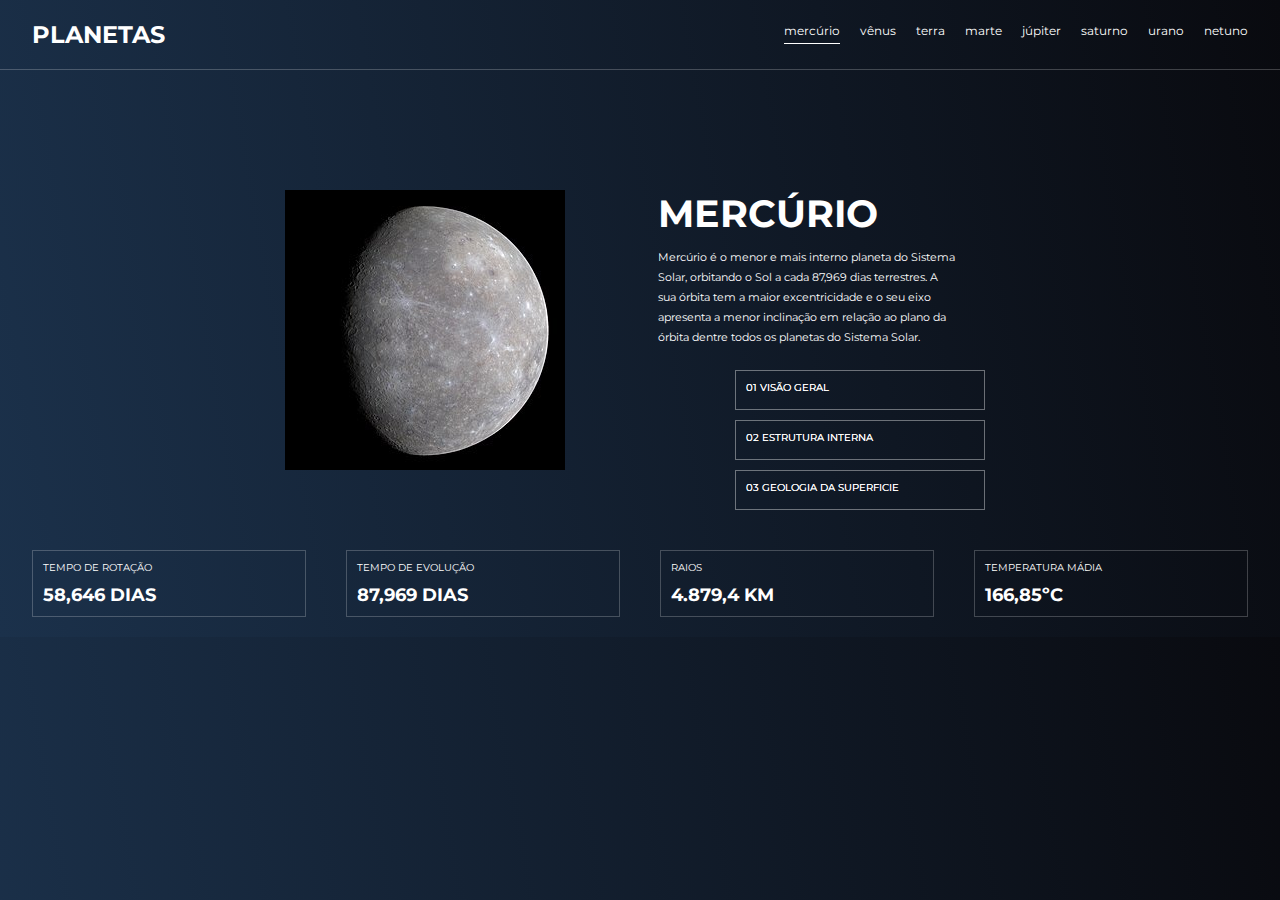
==== index.html @ 48675758 "Add files via upload" ====
<!DOCTYPE html>
<html lang="pt-br">

<head>
    <meta charset="UTF-8">
    <meta http-equiv="X-UA-Compatible" content="IE=edge">
    <meta name="viewport" content="width=device-width, initial-scale=1.0">
    <title>Mercúrio</title>
    <link rel="stylesheet" href="css/style.css">
    <link rel="stylesheet" href="css/menu.css">
</head>

<body>
    <header>
        <nav class="center">
            <div class="nav-cont">
                <div class="nav-logo">
                    <h2>planetas</h2>
                </div>
                <div class="nav-links">
                    <ul>
                        <li id="underline"><a href="#">mercúrio</a></li>
                        <li><a href="venus.html">vênus</a></li>
                        <li><a href="terra.html">terra</a></li>
                        <li><a href="marte.html">marte</a></li>
                        <li><a href="jupiter.html">júpiter</a></li>
                        <li><a href="saturno.html">saturno</a></li>
                        <li><a href="urano.html">urano</a></li>
                        <li><a href="netuno.html">netuno</a></li>
                    </ul>
                </div>
                <div class="mobile-cont">
                    <div class="hamburger">
                        <div class="line" id="line1"></div>
                        <div class="line" id="line2"></div>
                        <div class="line" id="line3"></div>
                    </div>
                    <aside class="sidebar">
                        <ul class="menu">
                            <li id="underline"><a href="#">mercúrio</a></li>
                            <li><a href="venus.html">vênus</a></li>
                            <li><a href="terra.html">terra</a></li>
                            <li><a href="marte.html">marte</a></li>
                            <li><a href="jupiter.html">júpiter</a></li>
                            <li><a href="saturno.html">saturno</a></li>
                            <li><a href="urano.html">urano</a></li>
                            <li><a href="netuno.html">netuno</a></li>
                        </ul>
                    </aside>
                </div>
            </div>
        </nav>
    </header>
    <section class="main">
        <div class="center slide-cont">
            <div class="slide-btn-m">
                <div class="navigation-auto-m">
                    <div class="auto-btn1-m">geral</div>
                    <div class="auto-btn2-m">estrutura</div>
                    <div class="auto-btn3-m">geologia </div>
                </div>
                <div class="manual-navigation-m">
                    <label for="radio1-m" class="manual-btn-m">geral</label>
                    <label for="radio2-m" class="manual-btn-m">estrutura</label>
                    <label for="radio3-m" class="manual-btn-m">geologia</label>
                </div>
            </div>
            <div class="slider">
                <div class="slides">

                    <input type="radio" name="radio-btn" id="radio1">
                    <input type="radio" name="radio-btn" id="radio2">
                    <input type="radio" name="radio-btn" id="radio3">
                    <input type="radio" name="radio-btn" id="radio1-m">
                    <input type="radio" name="radio-btn" id="radio2-m">
                    <input type="radio" name="radio-btn" id="radio3-m">

                    <div class="slider-card first">
                        <div class="card-img">
                            <img src="img/Mercury_.jpg" alt="">
                        </div>
                        <div class="card-text">
                            <h2>mercúrio</h2>
                            <p>Mercúrio é o menor e mais interno planeta do Sistema Solar, orbitando o
                                Sol a
                                cada 87,969 dias terrestres. A sua órbita tem a maior excentricidade e o seu eixo
                                apresenta
                                a menor inclinação em relação ao plano da órbita dentre todos os planetas do Sistema
                                Solar.</p>
                        </div>
                    </div>
                    <div class="slider-card">
                        <div class="card-img">
                            <img src="img/interna-mercurio.jpg" alt="">
                        </div>
                        <div class="card-text">
                            <h2>mercúrio</h2>
                            <p>Estrutura interna de Mercúrio. Devido à sua elevada densidade, acredita-se que o planeta
                                possui um enorme núcleo de ferro que pode ir até 75% do raio. Em resultado, a espessura
                                do manto de silicatos não deve ultrapassar os 600 km.</p>
                        </div>
                    </div>
                    <div class="slider-card">
                        <div class="card-img">
                            <img src="img/mercurio-geo.png" alt="">
                        </div>
                        <div class="card-text">
                            <h2>mercúrio</h2>
                            <p>A superfície do planeta é bem similar à aparência da Lua (satélite natural da Terra), com
                                extensos mares planos e grandes crateras, indicando que a atividade geológica está
                                inativa há bilhões de anos, tem quase o mesmo tamanho da Lua, só é um pouco maior que
                                ela.</p>
                        </div>
                    </div>
                </div>
            </div>

            <div class="slide-btn">
                <div class="navigation-auto">
                    <div class="auto-btn1">01 visão geral</div>
                    <div class="auto-btn2">02 estrutura interna</div>
                    <div class="auto-btn3">03 geologia da superficie</div>
                </div>
                <div class="manual-navigation">
                    <label for="radio1" class="manual-btn">01 visão geral</label>
                    <label for="radio2" class="manual-btn">02 estrutura interna</label>
                    <label for="radio3" class="manual-btn">03 geologia da superficie</label>
                </div>
            </div>

            <div class="informations">
                <div class="info-card">
                    <p>tempo de rotação</p>
                    <h2>58,646 dias</h2>
                </div>
                <div class="info-card">
                    <p>tempo de evolução</p>
                    <h2>87,969 dias</h2>
                </div>
                <div class="info-card">
                    <p>raios</p>
                    <h2>4.879,4 km</h2>
                </div>
                <div class="info-card">
                    <p>temperatura mádia</p>
                    <h2>166,85ºC</h2>
                </div>
            </div>
        </div>
    </section>

    <script src="js/script.js"></script>
</body>

</html>
---- css/style.css ----
@import url('https://fonts.googleapis.com/css2?family=Montserrat:wght@200&display=swap');
@import url('https://fonts.googleapis.com/css2?family=Open+Sans:wght@300&display=swap');
@import url('https://fonts.googleapis.com/css2?family=Poppins:wght@500&display=swap');

:root {
    --color-1: #fff;
    --color-2: #000;
    --color-3: rgba(255, 255, 255, 0.219);
    --color-4: rgb(125, 11, 255);
}

* {
    padding: 0;
    margin: 0;
    box-sizing: border-box;
    font-family: 'Montserrat';
}

body {
    background-image: linear-gradient( 80deg, #1b314b, #090a0f);
}

/* classe auxiliar*/

.center {
    max-width: 95%;
    margin: 0 auto;
}

/*------------------------------------*/

/*barra de navegação*/
header {
    border-bottom-width: thin;
    border-bottom-style: solid;
    border-bottom-color: var(--color-3);
}

.nav-cont {
    display: flex;
    justify-content: space-between;
    padding: 20px 0;
}

.nav-logo h2 {
    color: var(--color-1);
    text-transform: uppercase;
}

.nav-links ul {
    display: flex;
    list-style: none;

}

.nav-links ul li:not(:last-child) {
    margin-right: 20px;
}

.nav-links ul li a {
    display: inline-block;
    padding-bottom: 5px;
    text-decoration: none;
    color: var(--color-1);
    font-size: 12px;
}

.nav-links ul li:hover {
    border-bottom: 1px solid var(--color-1);
}

#underline {
    border-bottom: 1px solid var(--color-1);
}

.mobile-cont {
    display: none;
}

/*-------------------------------------*/

/*sections*/

section.main {
    padding: 120px 0 0px 0;
}

.slide-cont {
    display: flex;
    flex-direction: column;
    align-items: center;
}

.slider-card {
    width: 25%;
    display: flex;
    position: relative;
    gap: 0px;
}

.card-img {
    width: 50%;
}

.card-img img {
    max-width: 100%;
}

.card-text {
    width: 50%;
}

.card-text h2 {
    text-transform: uppercase;
    color: var(--color-1);
    font-size: 38px;
    margin-bottom: 10px;
}

.card-text p {
    max-width: 300px;
    color: var(--color-1);
    font-size: 11px;
    line-height: 20px;
}

.informations {
    width: 100%;
    display: flex;
    padding: 40px 0 20px 0;
    gap: 40px;
}

.info-card {
    width: calc(100% / 4);
    border-width: thin;
    border-style: solid;
    border-color: var(--color-3);
    padding: 10px;
}

.info-card h2 {
    text-transform: uppercase;
    color: var(--color-1);
    font-size: 18px;
}

.info-card p {
    color: var(--color-1);
    text-transform: uppercase;
    font-size: 10px;
    margin-bottom: 10px;
}

.slide-btn-m {
    display: none;
}

/*slide*/

.slider {
    width: 750px;
    height: 450px;
    overflow: hidden;
    position: relative;
}

.slides {
    width: 400%;
    height: 450px;
    display: flex;
    padding-left: 20px;
}

.slides input {
    display: none;
}

.slide-btn {
    width: 60%;
    position: relative;
    display: flex;
    flex-direction: column;
    align-items: flex-end;
    margin-top: -270px;
}

.manual-navigation {
    display: flex;
    flex-direction: column;
    position: absolute;
}

.manual-btn {
    width: 250px;
    height: 40px;
    border-width: thin;
    border-style: solid;
    border-color: var(--color-3);
    color: var(--color-1);
    padding: 10px;
    text-transform: uppercase;
    font-size: 10px;
    cursor: pointer;
    transition: 1s;
    margin-right: 20px;
}

.manual-btn:not(:last-child) {
    margin-bottom: 10px;
}

.manual-btn:hover {
    background-color: var(--color-4);
}

.manual-btn:hover {
    background-color: var(--color-4);
}

#radio1:checked ~ .first {
    margin-left: 0;
}

#radio2:checked ~ .first {
    margin-left: -25%;
}

#radio3:checked ~ .first {
    margin-left: -50%;
}

.navigation-auto div {
    width: 250px;
    height: 40px;
    border-width: thin;
    border-style: solid;
    border-color: var(--color-3);
    color: var(--color-1);
    padding: 10px;
    text-transform: uppercase;
    font-size: 10px;
    cursor: pointer;
    transition: 1s;
    margin-right: 20px;
}

.navigation-auto div:not(:last-child) {
    margin-bottom: 10px;
}

#radio1:checked ~ .navigation-auto .auto-btn1 {
    background-color: var(--color-4);
}

#radio2:checked ~ .navigation-auto .auto-btn2 {
    background-color: var(--color-4);
}

#radio3:checked ~ .navigation-auto .auto-btn3 {
    background-color: var(--color-4);
}

/*-------------------------------*/

/*-------------------------------------*/

@media(max-width: 768px) {

    section.main {
        padding: 0px 0 0px 0;
    }

    .slider-card {
        flex-direction: column;
        gap: 0px;
        overflow: auto;
    }

    .card-img, .card-text {
        width: 100%;
        display: flex;
        flex-direction: column;
        align-items: center;
    }

    .card-text {
        margin-top: 30px;
    } 

    .card-text p {
        max-width: 300px;
        color: var(--color-1);
        font-size: 11px;
        line-height: 20px;
    }

    .informations {
        padding: 40px 0 20px 0;
        gap: 30px;
        flex-direction: column;
    }

    .info-card {
        width: 100%;
        height: 70px;
        padding: 20px;
        display: flex;
        justify-content: space-between;
        align-items: center;
    }

    .slide-btn {
        display: none;
    }

    .slide-btn-m {
        display: flex;
        position: relative;
        width: 105%;
        align-items: center;
        border-bottom-width: thin;
        border-bottom-style: solid;
        border-bottom-color: var(--color-3);
        flex-direction: column;
    }

    .slider {
        width: 100%;
        height: 500px;
        padding-top: 30px;
    }

    .slides {
        height: 500px;
        padding-left: 0;
    }

    .manual-navigation-m {
        position: relative;
        bottom: 38px;
    }

    .manual-btn-m {
        color: var(--color-1);
        text-transform: uppercase;
        font-size: 12px;
        cursor: pointer;
        padding: 10px 10px;
        transition: 1s;
    }

    .manual-btn-m:hover {
        border-bottom: 3px solid var(--color-4);
    }

    .manual-btn-m:not(:last-child) {
        margin-right: 15px;
    }

    #radio1-m:checked ~ .first {
        margin-left: 0;
    }
    
    #radio2-m:checked ~ .first {
        margin-left: -25%;
    }
    
    #radio3-m:checked ~ .first {
        margin-left: -50%;
    }

    .navigation-auto-m div {
        color: var(--color-1);
        text-transform: uppercase;
        font-size: 12px;
        cursor: pointer;
        padding: 20px 10px;
        transition: 1s;
    }

   .navigation-auto-m div:not(:last-child) {
        margin-right: 20px;
    }

    .navigation-auto-m {
        display: flex;
    }

    #radio1-m:checked ~ .navigation-auto-m .auto-btn1-m {
        border-bottom: 3px solid var(--color-4);
    }
    
    #radio2-m:checked ~ .navigation-auto-m .auto-btn2-m {
        border-bottom: 3px solid var(--color-4);
    }
    
    #radio3-m:checked ~ .navigation-auto-m .auto-btn3-m {
        border-bottom: 3px solid var(--color-4);
    }

}
---- css/menu.css ----
@import url('https://fonts.googleapis.com/css2?family=Montserrat:wght@200&display=swap');
@import url('https://fonts.googleapis.com/css2?family=Open+Sans:wght@300&display=swap');
@import url('https://fonts.googleapis.com/css2?family=Poppins:wght@500&display=swap');

:root {
    --color-1: #fff;
    --color-2: #000;
    --color-3: rgba(255, 255, 255, 0.219);
}

*{
    margin: 0;
    padding: 0;
    box-sizing: border-box;
    font-family: 'Montserrat';
}

@media(max-width: 768px){

.nav-links {
    display: none;
}

.mobile-cont {
    display: block;
}

.hamburger{
    width: 2rem;
    height: 2rem;
    position: absolute;
    z-index: 6;
    right: 2rem;
    top: 1.5rem;
    display: flex;
    flex-direction: column;
    justify-content: space-between;
    cursor: pointer;
    transition: all .9s;
}

.show-menu .hamburger{
    position: fixed;
    right: 2rem;
}

.line{
    width: 100%;
    height: .2rem;
    padding: 1px;
    background-color: var(--color-1);
    box-shadow: 0.1rem 0.1rem 3px rgba(0, 0, 0, 0.788);
    transition: .7s;
}

.show-menu #line1{
    background-color: var(--color-1);
}

.show-menu #line3{
    background-color: var(--color-1);
}

.sidebar{
    width: 20rem;
    height: 100vh;
    background-image: linear-gradient( 80deg, #1b314b, #090a0f);
    background-size: cover;
    background-repeat: no-repeat;
    position: fixed;
    top: 0;
    right: -20rem;
    transition: all .7s;
    z-index: 5;
}

.show-menu .sidebar{
    right: 0;
}

.menu{
    display: flex;
    flex-direction: column;
    align-items: center;
    position: absolute;
    top: 20%;
    left: 30%;
}

.menu li {
    list-style: none;
    margin-bottom: 20px;
}

.menu a {
    display: inline-block;
    padding: 10px;
    font-family: 'Poppins';
    font-size: 12px;
    text-decoration: none;
    color: var(--color-1);
}

.menu li:hover {
    border-bottom: 1px solid var(--color-1);
}

/*.underline-m {
    border-bottom: 1px solid var(--color-1);
}


.underline-m:hover {
    border-bottom: none
}*/

}
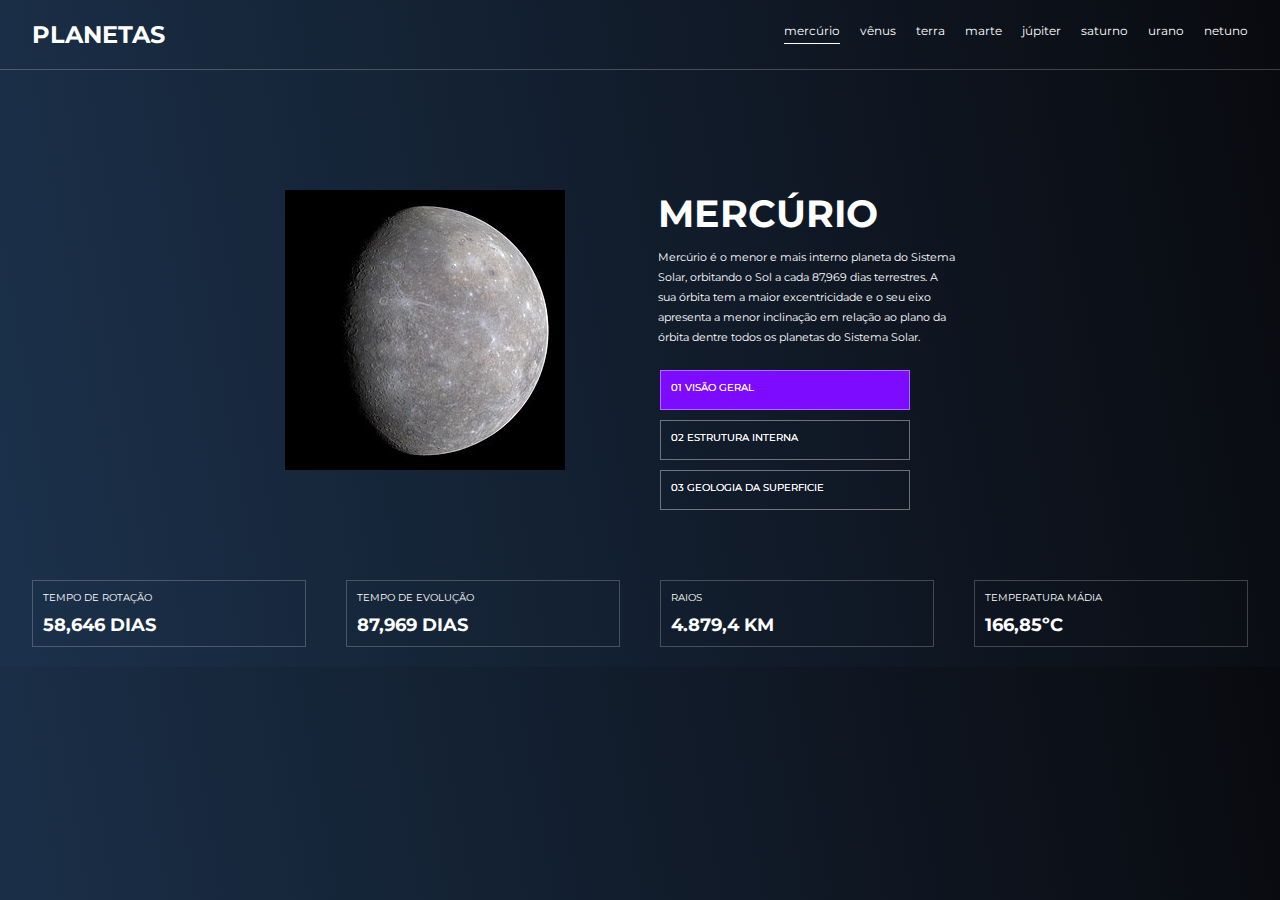
==== commit c069fea4: "Add files via upload" ====
--- a/index.html
+++ b/index.html
@@ -53,27 +53,23 @@
     </header>
     <section class="main">
         <div class="center slide-cont">
-            <div class="slide-btn-m">
-                <div class="navigation-auto-m">
-                    <div class="auto-btn1-m">geral</div>
-                    <div class="auto-btn2-m">estrutura</div>
-                    <div class="auto-btn3-m">geologia </div>
+            <div class="slider">
+                <div class="manual-navigation-m">
+                    <label for="radio1" class="manual-btn-m">geral</label>
+                    <label for="radio2" class="manual-btn-m">estrutura</label>
+                    <label for="radio3" class="manual-btn-m">geologia</label>
                 </div>
-                <div class="manual-navigation-m">
-                    <label for="radio1-m" class="manual-btn-m">geral</label>
-                    <label for="radio2-m" class="manual-btn-m">estrutura</label>
-                    <label for="radio3-m" class="manual-btn-m">geologia</label>
-                </div>
-            </div>
-            <div class="slider">
                 <div class="slides">
 
                     <input type="radio" name="radio-btn" id="radio1">
                     <input type="radio" name="radio-btn" id="radio2">
                     <input type="radio" name="radio-btn" id="radio3">
-                    <input type="radio" name="radio-btn" id="radio1-m">
-                    <input type="radio" name="radio-btn" id="radio2-m">
-                    <input type="radio" name="radio-btn" id="radio3-m">
+
+                    <div class="navigation-auto-m">
+                        <div class="auto-btn1-m">geral</div>
+                        <div class="auto-btn2-m">estrutura</div>
+                        <div class="auto-btn3-m">geologia </div>
+                    </div>
 
                     <div class="slider-card first">
                         <div class="card-img">
@@ -112,20 +108,17 @@
                                 ela.</p>
                         </div>
                     </div>
-                </div>
-            </div>
-
-            <div class="slide-btn">
-                <div class="navigation-auto">
-                    <div class="auto-btn1">01 visão geral</div>
-                    <div class="auto-btn2">02 estrutura interna</div>
-                    <div class="auto-btn3">03 geologia da superficie</div>
+                    <div class="navigation-auto">
+                        <div class="auto-btn1">01 visão geral</div>
+                        <div class="auto-btn2">02 estrutura interna</div>
+                        <div class="auto-btn3">03 geologia da superficie</div>
+                    </div>
                 </div>
                 <div class="manual-navigation">
                     <label for="radio1" class="manual-btn">01 visão geral</label>
                     <label for="radio2" class="manual-btn">02 estrutura interna</label>
                     <label for="radio3" class="manual-btn">03 geologia da superficie</label>
-                </div>
+                </div>  
             </div>
 
             <div class="informations">
--- a/css/style.css
+++ b/css/style.css
@@ -127,7 +127,7 @@
 .informations {
     width: 100%;
     display: flex;
-    padding: 40px 0 20px 0;
+    padding: 0px 0 20px 0;
     gap: 40px;
 }
 
@@ -158,16 +158,24 @@
 
 /*slide*/
 
+.manual-navigation-m {
+    display: none;
+}
+
+.navigation-auto-m {
+    display: none;
+}
+
 .slider {
     width: 750px;
-    height: 450px;
+    height: 390px;
     overflow: hidden;
     position: relative;
 }
 
 .slides {
     width: 400%;
-    height: 450px;
+    height: 390px;
     display: flex;
     padding-left: 20px;
 }
@@ -176,19 +184,14 @@
     display: none;
 }
 
-.slide-btn {
-    width: 60%;
-    position: relative;
+.manual-navigation {
+    position: absolute;
+    width: 750px;
+    margin-top: -210px;
+    right: -145px;
     display: flex;
     flex-direction: column;
-    align-items: flex-end;
-    margin-top: -270px;
-}
-
-.manual-navigation {
-    display: flex;
-    flex-direction: column;
-    position: absolute;
+    align-items: center;
 }
 
 .manual-btn {
@@ -203,15 +206,10 @@
     font-size: 10px;
     cursor: pointer;
     transition: 1s;
-    margin-right: 20px;
 }
 
 .manual-btn:not(:last-child) {
     margin-bottom: 10px;
-}
-
-.manual-btn:hover {
-    background-color: var(--color-4);
 }
 
 .manual-btn:hover {
@@ -242,14 +240,23 @@
     font-size: 10px;
     cursor: pointer;
     transition: 1s;
-    margin-right: 20px;
+}
+
+.navigation-auto {
+    position: absolute;
+    width: 750px;
+    margin-top: 180px;
+    right: -145px;
+    display: flex;
+    flex-direction: column;
+    align-items: center;
 }
 
 .navigation-auto div:not(:last-child) {
     margin-bottom: 10px;
 }
 
-#radio1:checked ~ .navigation-auto .auto-btn1 {
+#radio1:checked ~ .navigation-auto .auto-btn1{
     background-color: var(--color-4);
 }
 
@@ -288,15 +295,8 @@
         margin-top: 30px;
     } 
 
-    .card-text p {
-        max-width: 300px;
-        color: var(--color-1);
-        font-size: 11px;
-        line-height: 20px;
-    }
-
     .informations {
-        padding: 40px 0 20px 0;
+        padding: 0px 0 20px 0;
         gap: 30px;
         flex-direction: column;
     }
@@ -310,92 +310,96 @@
         align-items: center;
     }
 
-    .slide-btn {
+    .navigation-auto {
         display: none;
     }
 
-    .slide-btn-m {
-        display: flex;
-        position: relative;
-        width: 105%;
-        align-items: center;
-        border-bottom-width: thin;
-        border-bottom-style: solid;
-        border-bottom-color: var(--color-3);
-        flex-direction: column;
+    .manual-navigation {
+        display: none;
     }
 
     .slider {
         width: 100%;
-        height: 500px;
-        padding-top: 30px;
+        height: 600px;
+        padding-top: 90px;
     }
 
     .slides {
-        height: 500px;
+        height: 600px;
         padding-left: 0;
     }
 
     .manual-navigation-m {
-        position: relative;
-        bottom: 38px;
+        display: block;
+        width: 100%;
+        position: absolute;
+        margin-top: -70px;
+        display: flex;
+        justify-content: center;
+        z-index: 5;
+       
     }
 
     .manual-btn-m {
         color: var(--color-1);
+        padding: 10px;
         text-transform: uppercase;
-        font-size: 12px;
+        font-size: 10px;
         cursor: pointer;
-        padding: 10px 10px;
         transition: 1s;
+    }
+
+    .manual-btn-m:not(:last-child) {
+        margin-right: 10px;
     }
 
     .manual-btn-m:hover {
         border-bottom: 3px solid var(--color-4);
     }
 
-    .manual-btn-m:not(:last-child) {
-        margin-right: 15px;
-    }
-
-    #radio1-m:checked ~ .first {
+    #radio1:checked ~ .first {
         margin-left: 0;
     }
     
-    #radio2-m:checked ~ .first {
+    #radio2:checked ~ .first {
         margin-left: -25%;
     }
     
-    #radio3-m:checked ~ .first {
+    #radio3:checked ~ .first {
         margin-left: -50%;
     }
 
     .navigation-auto-m div {
         color: var(--color-1);
+        padding: 10px;
         text-transform: uppercase;
-        font-size: 12px;
+        font-size: 10px;
         cursor: pointer;
-        padding: 20px 10px;
         transition: 1s;
     }
 
-   .navigation-auto-m div:not(:last-child) {
-        margin-right: 20px;
-    }
-
+    .navigation-auto-m div:not(:last-child) {
+        margin-right: 10px;
+    }
+    
     .navigation-auto-m {
+        display: block;
+        width: 100%;
+        position: absolute;
+        margin-top: -70px;
         display: flex;
-    }
-
-    #radio1-m:checked ~ .navigation-auto-m .auto-btn1-m {
+        justify-content: center;
+    }
+
+    #radio1:checked ~ .navigation-auto-m .auto-btn1-m{
         border-bottom: 3px solid var(--color-4);
     }
     
-    #radio2-m:checked ~ .navigation-auto-m .auto-btn2-m {
+    #radio2:checked ~ .navigation-auto-m .auto-btn2-m {
         border-bottom: 3px solid var(--color-4);
     }
     
-    #radio3-m:checked ~ .navigation-auto-m .auto-btn3-m {
+    #radio3:checked ~ .navigation-auto-m .auto-btn3-m {
         border-bottom: 3px solid var(--color-4);
     }
 
--- a/css/menu.css
+++ b/css/menu.css
@@ -27,11 +27,11 @@
 
 .hamburger{
     width: 2rem;
-    height: 2rem;
+    height: 1.2rem;
     position: absolute;
-    z-index: 6;
+    z-index: 7;
     right: 2rem;
-    top: 1.5rem;
+    top: 1.7rem;
     display: flex;
     flex-direction: column;
     justify-content: space-between;
@@ -71,7 +71,7 @@
     top: 0;
     right: -20rem;
     transition: all .7s;
-    z-index: 5;
+    z-index: 6;
 }
 
 .show-menu .sidebar{
@@ -83,7 +83,7 @@
     flex-direction: column;
     align-items: center;
     position: absolute;
-    top: 20%;
+    top: 10%;
     left: 30%;
 }
 
@@ -105,13 +105,4 @@
     border-bottom: 1px solid var(--color-1);
 }
 
-/*.underline-m {
-    border-bottom: 1px solid var(--color-1);
-}
-
-
-.underline-m:hover {
-    border-bottom: none
-}*/
-
 }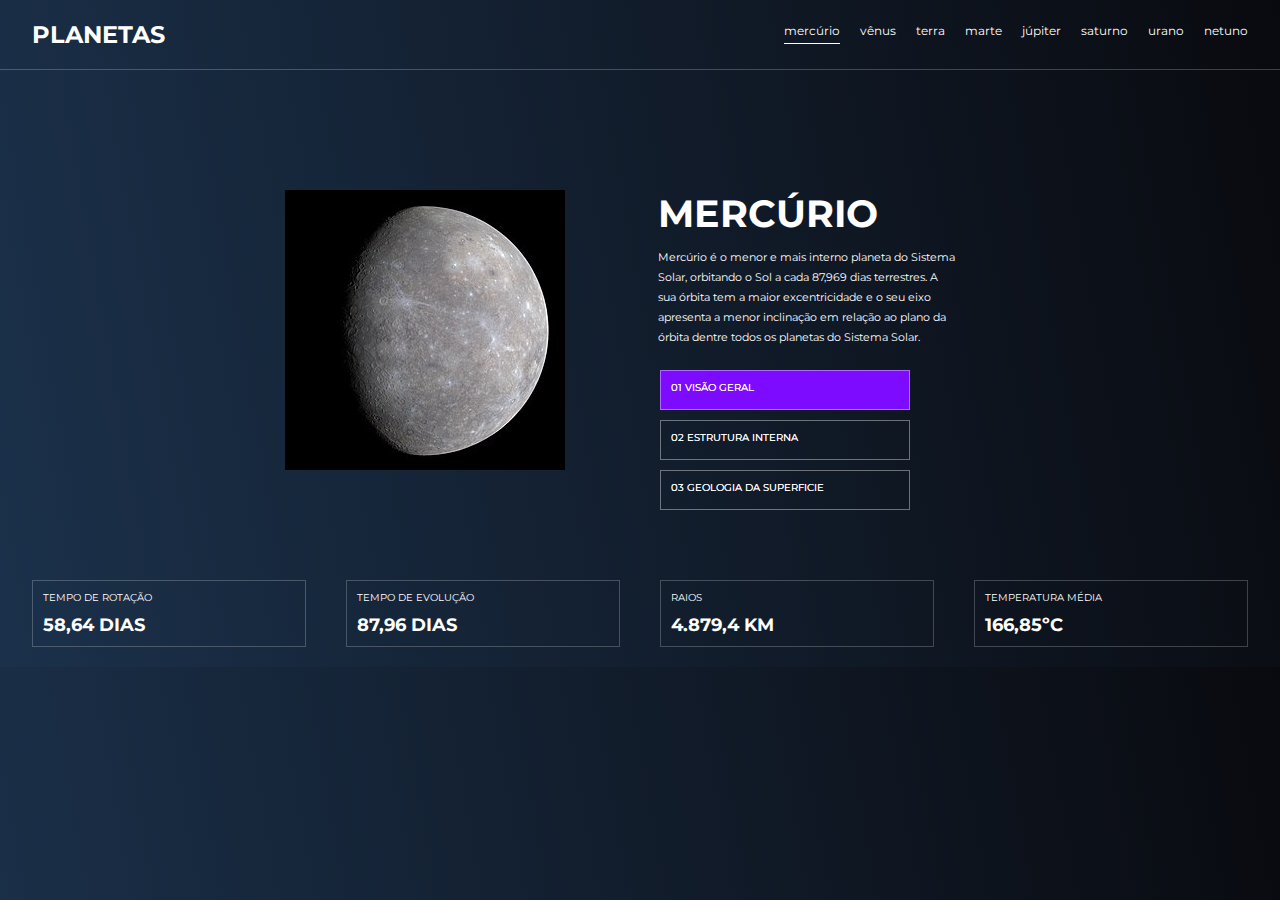
==== commit 1f18d4b9: "Add files via upload" ====
--- a/index.html
+++ b/index.html
@@ -124,18 +124,18 @@
             <div class="informations">
                 <div class="info-card">
                     <p>tempo de rotação</p>
-                    <h2>58,646 dias</h2>
+                    <h2>58,64 dias</h2>
                 </div>
                 <div class="info-card">
                     <p>tempo de evolução</p>
-                    <h2>87,969 dias</h2>
+                    <h2>87,96 dias</h2>
                 </div>
                 <div class="info-card">
                     <p>raios</p>
                     <h2>4.879,4 km</h2>
                 </div>
                 <div class="info-card">
-                    <p>temperatura mádia</p>
+                    <p>temperatura média</p>
                     <h2>166,85ºC</h2>
                 </div>
             </div>
